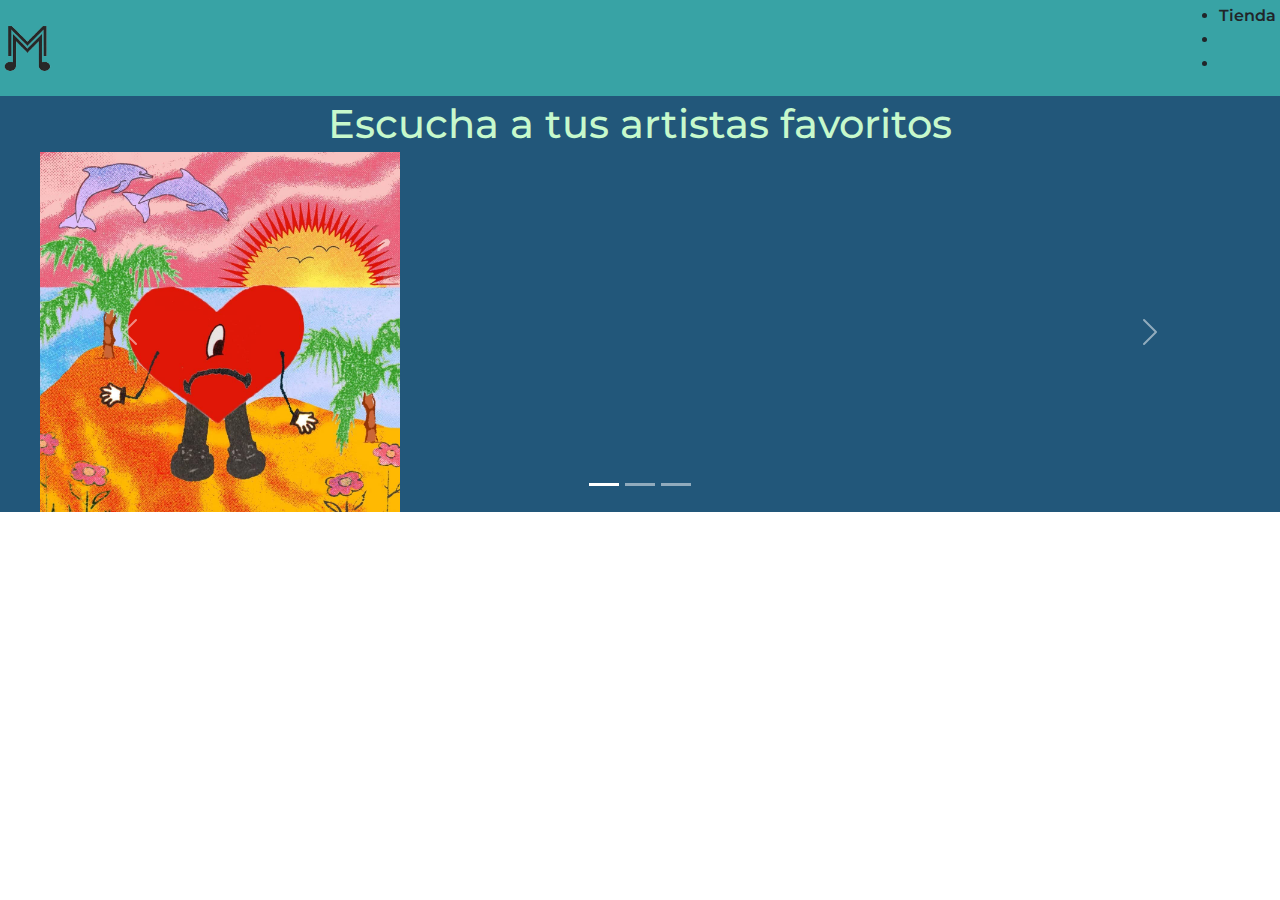
==== index.html @ cdfff68a "Primera subida de archivos" ====
<!DOCTYPE html>
<html lang="en">

<head>
    <meta charset="UTF-8">
    <meta name="viewport" content="width=device-width, initial-scale=1.0">
    <title>Document</title>
    <link href="https://cdn.jsdelivr.net/npm/bootstrap@5.3.3/dist/css/bootstrap.min.css" rel="stylesheet"
        integrity="sha384-QWTKZyjpPEjISv5WaRU9OFeRpok6YctnYmDr5pNlyT2bRjXh0JMhjY6hW+ALEwIH" crossorigin="anonymous">
    <link href="https://fonts.googleapis.com/css2?family=Montserrat:wght@400;700&display=swap" rel="stylesheet">
    <link rel="stylesheet" href="styles.css">
</head>
<header class="d-flex justify-contec justify-content-between align-items-center p-1 shadow-lg"
    style="background-color: #38a3a5;">
    <img style="height: 50px;" class="rounded"
        src="imagenes/Gemini_Generated_Image_ikzjtuikzjtuikzj-removebg-preview (2).png">
    <ul>
        <li>Tienda</li>
        <li></li>
        <li></li>

    </ul>


</header>

<body>
    <main class="d-flex flex-column  align-items-center" style="background-color: #22577a;">
        <h1 class=" m-1" style="color: #c7f9cc;">Escucha a tus artistas favoritos</h1>

        <!-- Carrusel de imágenes -->
        <div id="carouselExampleIndicators" class="carousel slide" data-bs-ride="carousel">
            <div class="carousel-indicators">
                <button type="button" data-bs-target="#carouselExampleIndicators" data-bs-slide-to="0" class="active"
                    aria-current="true" aria-label="Slide 1"></button>
                <button type="button" data-bs-target="#carouselExampleIndicators" data-bs-slide-to="1"
                    aria-label="Slide 2"></button>
                <button type="button" data-bs-target="#carouselExampleIndicators" data-bs-slide-to="2"
                    aria-label="Slide 3"></button>
            </div>
            <div class="carousel-inner" style="width: 30%;">
                <div class="carousel-item active">
                    <img src="imagenes/albumes/81C6LV7yNTL.jpg" class="d-block w-100" alt="...">
                </div>
                <div class="carousel-item">
                    <img src="imagenes/albumes/814htMhuuML.jpg" class="d-block w-100" alt="...">
                </div>
                <div class="carousel-item">
                    <img src="imagenes/albumes/81idxQqxTlL._UF894,1000_QL80_.jpg" class="d-block w-100" alt="...">
                </div>
            </div>
            <button class="carousel-control-prev" type="button" data-bs-target="#carouselExampleIndicators"
                data-bs-slide="prev">
                <span class="carousel-control-prev-icon" aria-hidden="true"></span>
                <span class="visually-hidden">Previous</span>
            </button>
            <button class="carousel-control-next" type="button" data-bs-target="#carouselExampleIndicators"
                data-bs-slide="next">
                <span class="carousel-control-next-icon" aria-hidden="true"></span>
                <span class="visually-hidden">Next</span>
            </button>
        </div>
    </main>
    <script src="https://cdn.jsdelivr.net/npm/bootstrap@5.3.3/dist/js/bootstrap.bundle.min.js"></script>
</body>

</html>
---- styles.css ----
* {

    font-family: "Montserrat", serif;
    font-weight: 600;
    font-style: normal;

}

.carousel-item img {
    width: 100px;
    /* Ajusta el tamaño de las imágenes */
    height: auto;
}

.carousel-item:not(.active) {
    opacity: 0.5;
    /* Haz que las imágenes no activas sean más transparentes */
    transform: scale(0.8);
    /* Haz que las imágenes no activas sean más pequeñas */
}
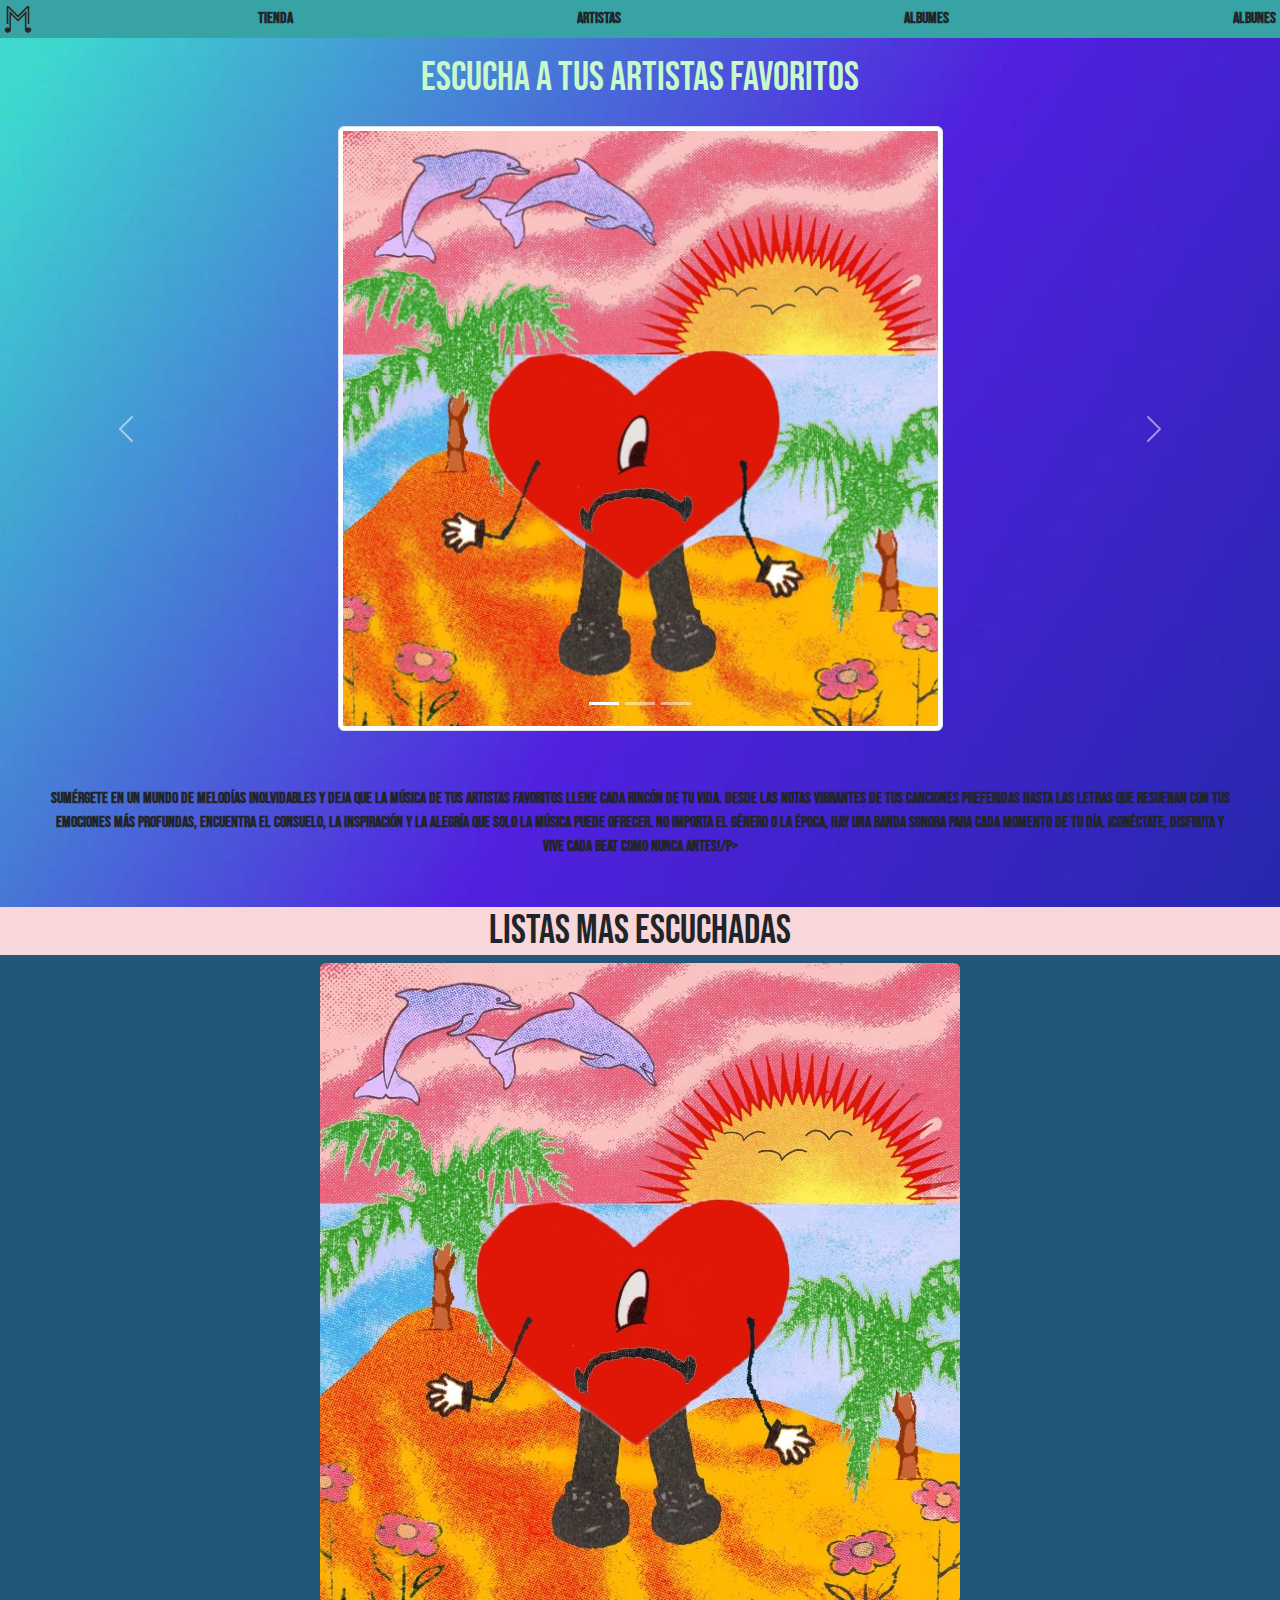
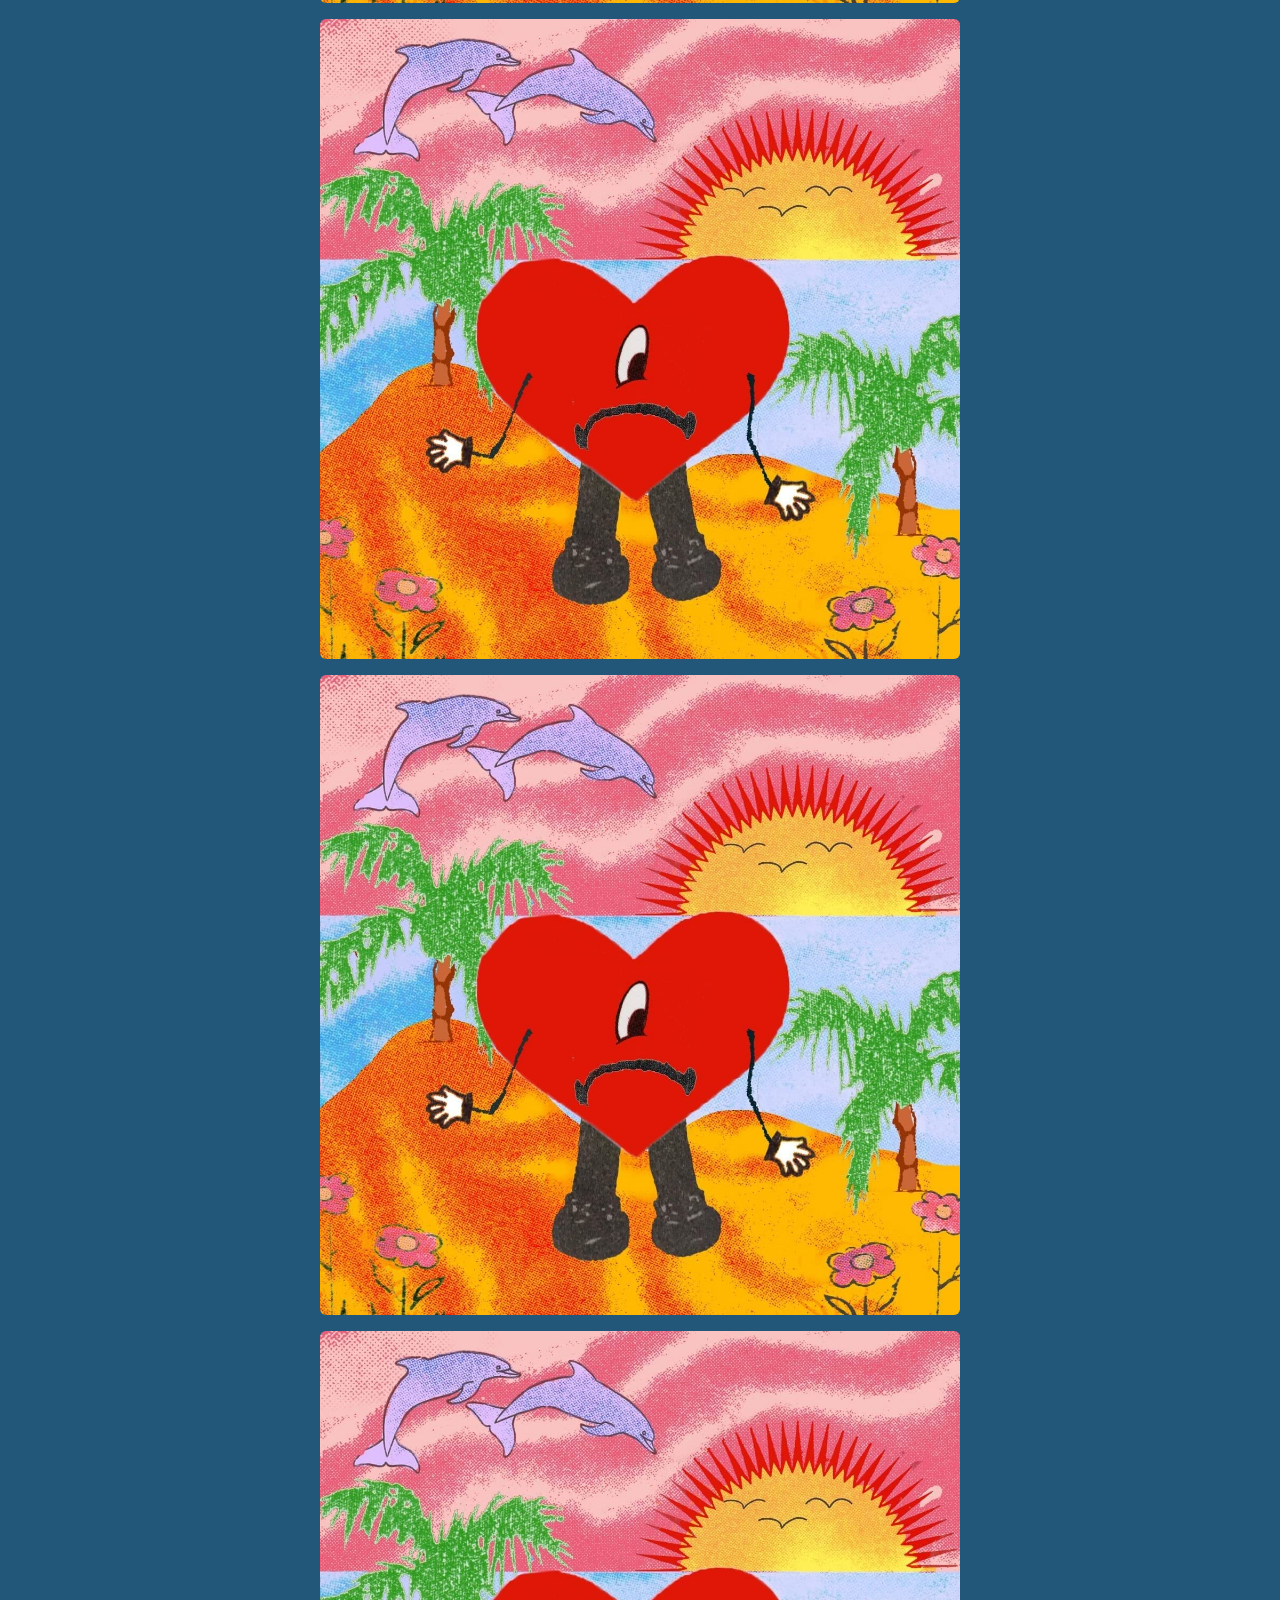
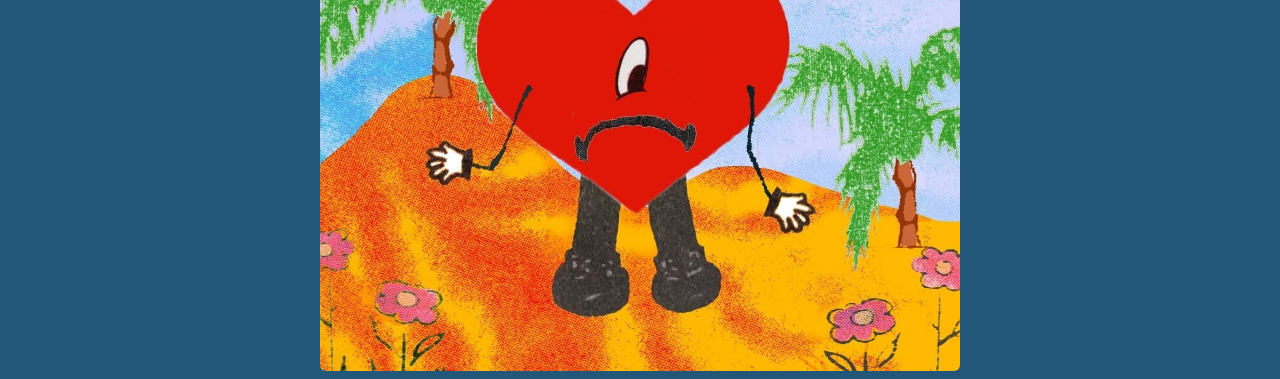
==== commit 713c6cf9: "actualizado el index" ====
--- a/index.html
+++ b/index.html
@@ -8,28 +8,39 @@
     <link href="https://cdn.jsdelivr.net/npm/bootstrap@5.3.3/dist/css/bootstrap.min.css" rel="stylesheet"
         integrity="sha384-QWTKZyjpPEjISv5WaRU9OFeRpok6YctnYmDr5pNlyT2bRjXh0JMhjY6hW+ALEwIH" crossorigin="anonymous">
     <link href="https://fonts.googleapis.com/css2?family=Montserrat:wght@400;700&display=swap" rel="stylesheet">
+    <link
+        href="https://fonts.googleapis.com/css2?family=Bebas+Neue&family=Montserrat:ital,wght@0,100..900;1,100..900&display=swap"
+        rel="stylesheet">
     <link rel="stylesheet" href="styles.css">
 </head>
-<header class="d-flex justify-contec justify-content-between align-items-center p-1 shadow-lg"
-    style="background-color: #38a3a5;">
-    <img style="height: 50px;" class="rounded"
-        src="imagenes/Gemini_Generated_Image_ikzjtuikzjtuikzj-removebg-preview (2).png">
-    <ul>
-        <li>Tienda</li>
-        <li></li>
-        <li></li>
-
-    </ul>
 
 
-</header>
+
+
+
 
 <body>
-    <main class="d-flex flex-column  align-items-center" style="background-color: #22577a;">
-        <h1 class=" m-1" style="color: #c7f9cc;">Escucha a tus artistas favoritos</h1>
+
+    <header class="d-flex justify-contec justify-content-between align-items-center p-1 shadow-lg"
+        style="background-color: #38a3a5;">
+        <img style="height: 30px;" class="rounded"
+            src="imagenes/Gemini_Generated_Image_ikzjtuikzjtuikzj-removebg-preview (2).png">
+        <ul class="d-flex justify-content-between align-items-center list-unstyled m-0" style="width: 80%;">
+            <li class="">Tienda</li>
+            <li>Artistas</li>
+            <li>Albumes</li>
+            <li>Albunes</li>
+
+        </ul>
+    </header>
+
+
+
+    <main class="d-flex flex-column  align-items-center text-center" style="background-color: #22577a;">
+        <h1 class=" m-3" style="color: #c7f9cc;">Escucha a tus artistas favoritos</h1>
 
         <!-- Carrusel de imágenes -->
-        <div id="carouselExampleIndicators" class="carousel slide" data-bs-ride="carousel">
+        <div id="carouselExampleIndicators" class="carousel slide  m-2" data-bs-ride="carousel">
             <div class="carousel-indicators">
                 <button type="button" data-bs-target="#carouselExampleIndicators" data-bs-slide-to="0" class="active"
                     aria-current="true" aria-label="Slide 1"></button>
@@ -38,15 +49,16 @@
                 <button type="button" data-bs-target="#carouselExampleIndicators" data-bs-slide-to="2"
                     aria-label="Slide 3"></button>
             </div>
-            <div class="carousel-inner" style="width: 30%;">
+            <div class="carousel-inner">
                 <div class="carousel-item active">
-                    <img src="imagenes/albumes/81C6LV7yNTL.jpg" class="d-block w-100" alt="...">
+                    <img src="imagenes/albumes/81C6LV7yNTL.jpg" class="d-block w-50 img-thumbnail mx-auto" alt="...">
                 </div>
                 <div class="carousel-item">
-                    <img src="imagenes/albumes/814htMhuuML.jpg" class="d-block w-100" alt="...">
+                    <img src="imagenes/albumes/814htMhuuML.jpg" class="d-block w-50 img-thumbnail mx-auto" alt="...">
                 </div>
                 <div class="carousel-item">
-                    <img src="imagenes/albumes/81idxQqxTlL._UF894,1000_QL80_.jpg" class="d-block w-100" alt="...">
+                    <img src="imagenes/albumes/81idxQqxTlL._UF894,1000_QL80_.jpg"
+                        class="d-block w-50 img-thumbnail mx-auto" alt="...">
                 </div>
             </div>
             <button class="carousel-control-prev" type="button" data-bs-target="#carouselExampleIndicators"
@@ -60,7 +72,22 @@
                 <span class="visually-hidden">Next</span>
             </button>
         </div>
+        <p class="m-5 text-center">Sumérgete en un mundo de melodías inolvidables y deja que la música de tus artistas
+            favoritos
+            llene cada
+            rincón de tu vida. Desde las notas vibrantes de tus canciones preferidas hasta las letras que resuenan con
+            tus emociones más profundas, encuentra el consuelo, la inspiración y la alegría que solo la música puede
+            ofrecer. No importa el género o la época, hay una banda sonora para cada momento de tu día. ¡Conéctate,
+            disfruta y vive cada beat como nunca antes!/p>
     </main>
+    <h1 class=" bg-danger-subtle w-100 d-flex justify-content-center m-0">Listas mas
+        escuchadas</h1>
+    <section class="masescuchadas d-flex flex-column justify-content-center align-items-center">
+        <img src="imagenes/albumes/81C6LV7yNTL.jpg" class="rounded w-50 m-2 icon-link-hover" alt="...">
+        <img src="imagenes/albumes/81C6LV7yNTL.jpg" class="rounded w-50 m-2" alt="...">
+        <img src="imagenes/albumes/81C6LV7yNTL.jpg" class="rounded w-50 m-2" alt="...">
+        <img src="imagenes/albumes/81C6LV7yNTL.jpg" class="rounded w-50 m-2" alt="...">
+    </section>
     <script src="https://cdn.jsdelivr.net/npm/bootstrap@5.3.3/dist/js/bootstrap.bundle.min.js"></script>
 </body>
 
--- a/styles.css
+++ b/styles.css
@@ -1,8 +1,14 @@
 * {
 
-    font-family: "Montserrat", serif;
+    font-family: "Bebas Neue", serif;
     font-weight: 600;
     font-style: normal;
+
+}
+
+body {
+
+    background-color: black;
 
 }
 
@@ -12,6 +18,19 @@
     height: auto;
 }
 
+main {
+
+    background-image: url(imagenes/degradado.jpg);
+    background-size: cover;
+
+}
+
+section {
+
+    background-color: #22577a;
+
+}
+
 .carousel-item:not(.active) {
     opacity: 0.5;
     /* Haz que las imágenes no activas sean más transparentes */
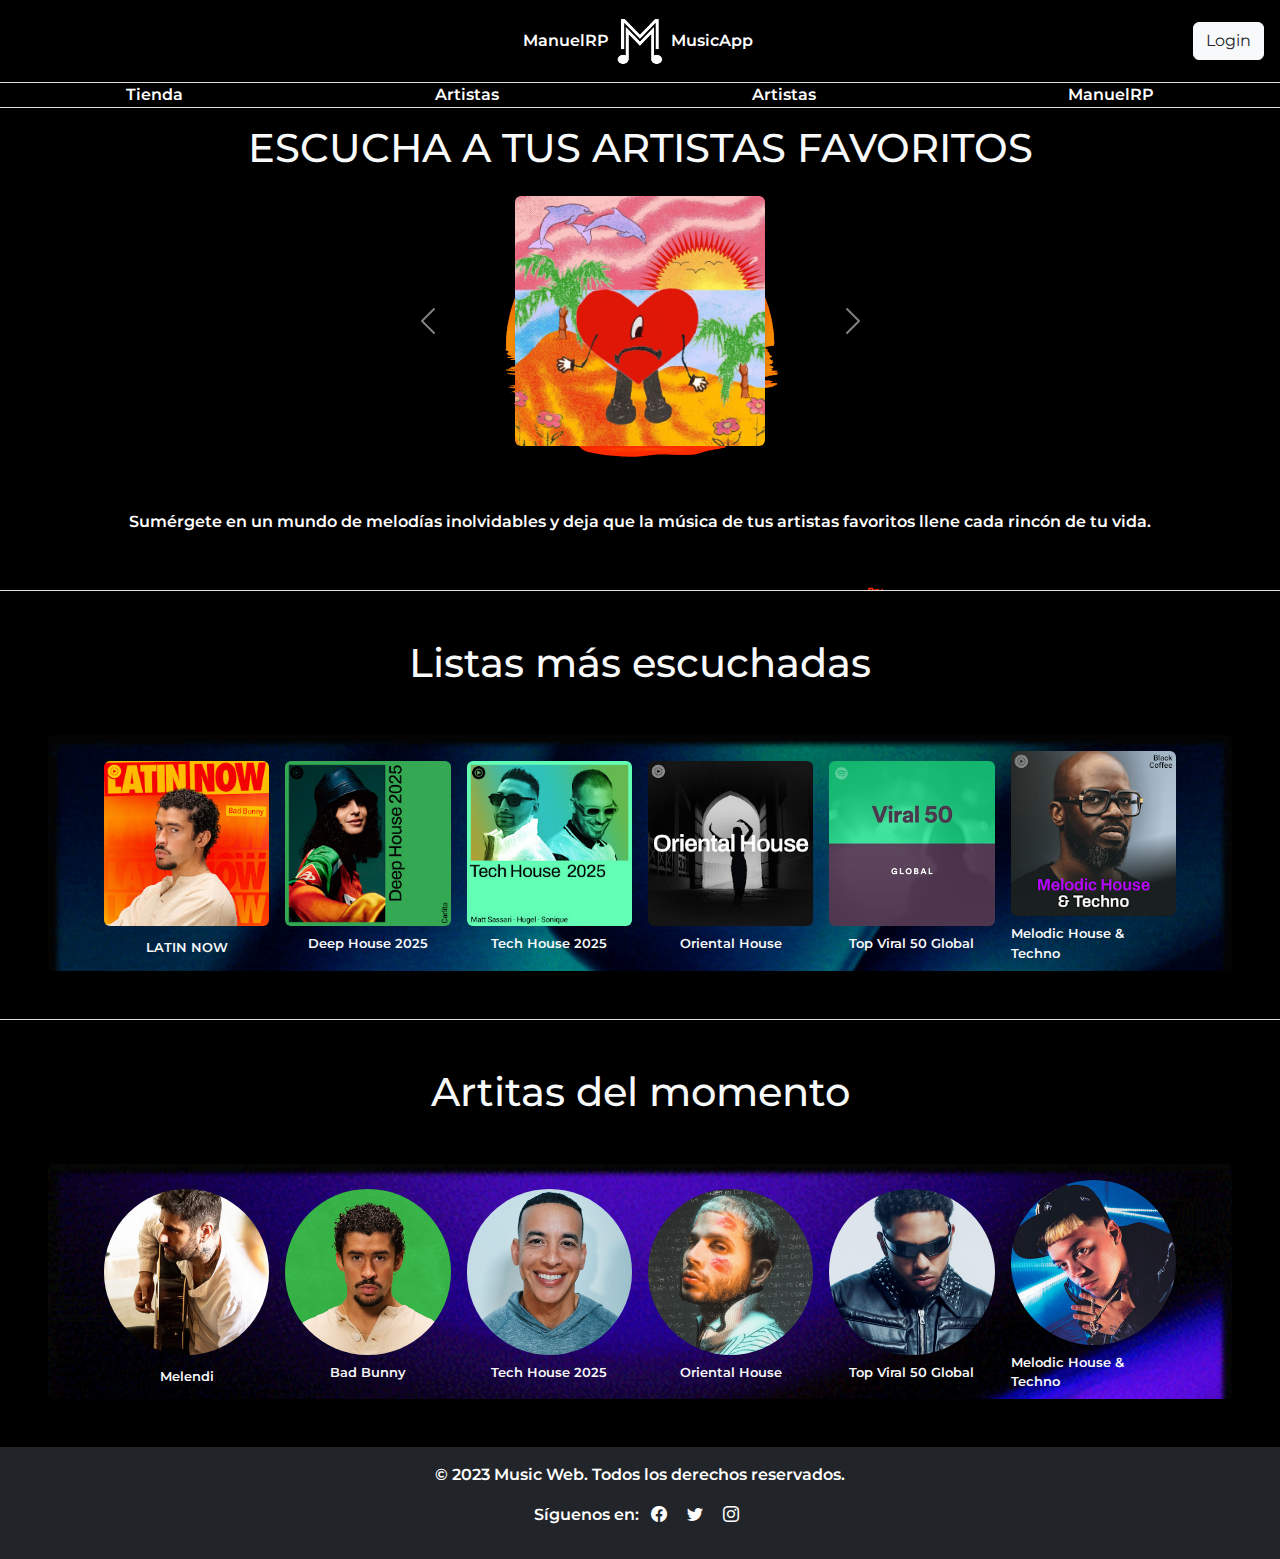
==== commit 89841c06: "Finalizado el diseño de la pagina y agregadas nuevas paginas" ====
--- a/index.html
+++ b/index.html
@@ -4,61 +4,65 @@
 <head>
     <meta charset="UTF-8">
     <meta name="viewport" content="width=device-width, initial-scale=1.0">
-    <title>Document</title>
+    <title>Music Web</title>
     <link href="https://cdn.jsdelivr.net/npm/bootstrap@5.3.3/dist/css/bootstrap.min.css" rel="stylesheet"
         integrity="sha384-QWTKZyjpPEjISv5WaRU9OFeRpok6YctnYmDr5pNlyT2bRjXh0JMhjY6hW+ALEwIH" crossorigin="anonymous">
     <link href="https://fonts.googleapis.com/css2?family=Montserrat:wght@400;700&display=swap" rel="stylesheet">
     <link
         href="https://fonts.googleapis.com/css2?family=Bebas+Neue&family=Montserrat:ital,wght@0,100..900;1,100..900&display=swap"
         rel="stylesheet">
+    <link rel="stylesheet" href="https://cdn.jsdelivr.net/npm/bootstrap-icons@1.11.3/font/bootstrap-icons.min.css">
     <link rel="stylesheet" href="styles.css">
 </head>
 
+<body>
+
+    <header class="d-flex justify-content-between align-items-center p-3 shadow-lg  border-bottom  ">
+
+        <nav class="d-flex justify-content-between align-items-center w-100 h-100 ">
+            <ul class="d-flex justify-content-between align-items-center list-unstyled m-0 w-100">
+                <li class="nav-item"><a class="nav-link text-white" href="#"></a></li>
+                <li class="nav-item"><a class="nav-link text-white" href="#">ManuelRP</a></li>
+            </ul>
+        </nav>
+        <img style="height: 50px;" class="rounded mx-2"
+            src="imagenes/Gemini_Generated_Image_ikzjtuikzjtuikzj-removebg-preview (3).png" alt="Logo">
+        <nav class="d-flex justify-content-between align-items-center w-100 h-100">
+            <ul class="d-flex justify-content-between align-items-center list-unstyled m-0 w-100">
+                <li class="nav-item"><a class="nav-link text-white" href="#">MusicApp</a></li>
+
+                <li class="btn btn-light nav-item"><a class="nav-link text-dark" href="login.html">Login</a></li>
+            </ul>
+        </nav>
 
 
-
-
-
-<body>
-
-    <header class="d-flex justify-contec justify-content-between align-items-center p-1 shadow-lg"
-        style="background-color: #38a3a5;">
-        <img style="height: 30px;" class="rounded"
-            src="imagenes/Gemini_Generated_Image_ikzjtuikzjtuikzj-removebg-preview (2).png">
-        <ul class="d-flex justify-content-between align-items-center list-unstyled m-0" style="width: 80%;">
-            <li class="">Tienda</li>
-            <li>Artistas</li>
-            <li>Albumes</li>
-            <li>Albunes</li>
-
+    </header>
+    <nav class="d-flex justify-content-around align-items-center w-100 h-100 border-bottom mx2 ">
+        <ul class="d-flex justify-content-around align-items-center list-unstyled m-0 w-100">
+            <li class="nav-item"><a class="nav-link text-white" href="vistaprevia.html">Tienda</a></li>
+            <li class="nav-item"><a class="nav-link text-white" href="#">Artistas</a></li>
+            <li class="nav-item"><a class="nav-link text-white" href="#">Artistas</a></li>
+            <li class="nav-item"><a class="nav-link text-white" href="#">ManuelRP</a></li>
         </ul>
-    </header>
-
-
-
-    <main class="d-flex flex-column  align-items-center text-center" style="background-color: #22577a;">
-        <h1 class=" m-3" style="color: #c7f9cc;">Escucha a tus artistas favoritos</h1>
+    </nav>
+    <main class="d-flex flex-column align-items-center text-center border-bottom">
+        <h1 class="m-3 text-light">ESCUCHA A TUS ARTISTAS FAVORITOS</h1>
 
         <!-- Carrusel de imágenes -->
-        <div id="carouselExampleIndicators" class="carousel slide  m-2" data-bs-ride="carousel">
-            <div class="carousel-indicators">
-                <button type="button" data-bs-target="#carouselExampleIndicators" data-bs-slide-to="0" class="active"
-                    aria-current="true" aria-label="Slide 1"></button>
-                <button type="button" data-bs-target="#carouselExampleIndicators" data-bs-slide-to="1"
-                    aria-label="Slide 2"></button>
-                <button type="button" data-bs-target="#carouselExampleIndicators" data-bs-slide-to="2"
-                    aria-label="Slide 3"></button>
-            </div>
+        <div id="carouselExampleIndicators" class="carousel slide m-2" data-bs-ride="carousel">
+
             <div class="carousel-inner">
                 <div class="carousel-item active">
-                    <img src="imagenes/albumes/81C6LV7yNTL.jpg" class="d-block w-50 img-thumbnail mx-auto" alt="...">
+                    <img src="imagenes/albumes/81C6LV7yNTL.jpg" class="d-block w-50 img-fluid mx-auto rounded shadow"
+                        style="max-height: 500px;" alt="...">
                 </div>
                 <div class="carousel-item">
-                    <img src="imagenes/albumes/814htMhuuML.jpg" class="d-block w-50 img-thumbnail mx-auto" alt="...">
+                    <img src="imagenes/albumes/814htMhuuML.jpg" class="d-block w-50 img-fluid mx-auto rounded shadow"
+                        style="max-height: 500px;" alt="...">
                 </div>
                 <div class="carousel-item">
                     <img src="imagenes/albumes/81idxQqxTlL._UF894,1000_QL80_.jpg"
-                        class="d-block w-50 img-thumbnail mx-auto" alt="...">
+                        class="d-block w-50 img-fluid mx-auto rounded shadow" style="max-height: 500px;" alt="...">
                 </div>
             </div>
             <button class="carousel-control-prev" type="button" data-bs-target="#carouselExampleIndicators"
@@ -72,22 +76,88 @@
                 <span class="visually-hidden">Next</span>
             </button>
         </div>
-        <p class="m-5 text-center">Sumérgete en un mundo de melodías inolvidables y deja que la música de tus artistas
-            favoritos
-            llene cada
-            rincón de tu vida. Desde las notas vibrantes de tus canciones preferidas hasta las letras que resuenan con
-            tus emociones más profundas, encuentra el consuelo, la inspiración y la alegría que solo la música puede
-            ofrecer. No importa el género o la época, hay una banda sonora para cada momento de tu día. ¡Conéctate,
-            disfruta y vive cada beat como nunca antes!/p>
+        <p class="m-5 text-center text-white p-2">Sumérgete en un mundo de melodías inolvidables y deja que la música de
+            tus artistas favoritos
+            llene cada rincón de tu vida.</p>
     </main>
-    <h1 class=" bg-danger-subtle w-100 d-flex justify-content-center m-0">Listas mas
-        escuchadas</h1>
-    <section class="masescuchadas d-flex flex-column justify-content-center align-items-center">
-        <img src="imagenes/albumes/81C6LV7yNTL.jpg" class="rounded w-50 m-2 icon-link-hover" alt="...">
-        <img src="imagenes/albumes/81C6LV7yNTL.jpg" class="rounded w-50 m-2" alt="...">
-        <img src="imagenes/albumes/81C6LV7yNTL.jpg" class="rounded w-50 m-2" alt="...">
-        <img src="imagenes/albumes/81C6LV7yNTL.jpg" class="rounded w-50 m-2" alt="...">
+
+    <h1 class="text-light w-100 d-flex justify-content-center mt-5 shadow-lg ">Listas más escuchadas</h1>
+    <section
+        class="masescuchadas bg-dark d-flex flex-wrap justify-content-center align-items-center px-5 pt-2 rounded m-5 ">
+        <div class="d-flex flex-column align-items-center text-light col-12 col-md-2 p-2">
+            <img src="imagenes/listas/k580q0KH9RtHT4p5655CfpEYSD5c8Y7T3LM4-8UYSxCW3U157RXM_BF6dRRo2ZZblro7B3K2STL9lTY=w226-h226-l90-rj.jpeg"
+                class="rounded w-100 my-1" alt="...">
+            <p class="m-0 mt-2">LATIN NOW</p>
+        </div>
+        <div class="d-flex flex-column align-items-center text-light col-12 col-md-2 p-2">
+            <img src="imagenes/listas/kqcx1yr8ZgnQY7zYIIJ4_ukvXUwjH73uTbkEzQQp6jIqqr0DHrmKQkJuwyFD8QZai0DJbtUJgpe2--8=w226-h226-l90-rj.jpeg"
+                class="rounded w-100" alt="...">
+            <p class="m-0 mt-2">Deep House 2025</p>
+        </div>
+        <div class="d-flex flex-column align-items-center text-light col-12 col-md-2 p-2">
+            <img src="imagenes/listas/Cgw2baWksVZuoXHsjhoL6EZ8jwXLBgMyDwp7ch-7A5I8DWtioW6QR8VFooVA9Sp2IJur2ZZx00fJ4w=w226-h226-l90-rj.jpeg"
+                class="rounded w-100" alt="...">
+            <p class="m-0 mt-2">Tech House 2025</p>
+        </div>
+        <div class="d-flex flex-column align-items-center text-light col-12 col-md-2 p-2">
+            <img src="imagenes/listas/6imlXPvm39gHjj2KgfFiYeFYxL6vZ02TLYOtlYkfUIKCg6K6bS0bbrLCyyYXLKTKZhbRQB630AlNzMQ=w226-h226-l90-rj.jpeg"
+                class="rounded w-100" alt="...">
+            <p class="m-0 mt-2">Oriental House</p>
+        </div>
+        <div class="d-flex flex-column align-items-center text-light col-12 col-md-2 p-2">
+            <img src="imagenes/listas/region_global_default (2).jpg" class="rounded w-100" alt="...">
+            <p class="m-0 mt-2">Top Viral 50 Global</p>
+        </div>
+        <div class="d-flex flex-column align-items-center text-light col-12 col-md-2 p-2">
+            <img src="imagenes/listas/o2x_D1wMktUwfwbWZCAN1Fmzt1cUvA0B4dXLEZqdS-7Syd2U3qbTeLzf-Hs-iP7vsRM7o2O5lprOPp0=w226-h226-l90-rj.jpeg"
+                class="rounded w-100" alt="...">
+            <p class="m-0 mt-2">Melodic House & Techno</p>
+        </div>
     </section>
+    <h1 class="text-light w-100 d-flex justify-content-center mt-5 pt-5 shadow-lg border-top">Artitas del momento</h1>
+    <section
+        class="artistasdelmomento bg-dark d-flex flex-wrap justify-content-center align-items-center px-5 pt-2 rounded m-5">
+        <div class="d-flex flex-column align-items-center text-light col-12 col-md-2 p-2">
+            <img src="imagenes/artistas/ab6761610000517469b92908b14aa8f0b4cd175d.jpeg"
+                class=" rounded-circle w-100 my-1" alt="...">
+            <p class="m-0 mt-2">Melendi</p>
+        </div>
+        <div class="d-flex flex-column align-items-center text-light col-12 col-md-2 p-2">
+            <img src="imagenes/artistas/ab6761610000517481f47f44084e0a09b5f0fa13.jpeg" class="rounded-circle w-100"
+                alt="...">
+            <p class="m-0 mt-2">Bad Bunny</p>
+        </div>
+        <div class="d-flex flex-column align-items-center text-light col-12 col-md-2 p-2">
+            <img src="imagenes/artistas/ab67616100005174aa534de724c7a565c07bb3f5.jpeg" class="rounded-circle w-100"
+                alt="...">
+            <p class="m-0 mt-2">Tech House 2025</p>
+        </div>
+        <div class="d-flex flex-column align-items-center text-light col-12 col-md-2 p-2">
+            <img src="imagenes/artistas/ab67616d00001e024258ad754637017debd78968.jpeg" class="rounded-circle w-100"
+                alt="...">
+            <p class="m-0 mt-2">Oriental House</p>
+        </div>
+        <div class="d-flex flex-column align-items-center text-light col-12 col-md-2 p-2">
+            <img src="imagenes/artistas/ab676161000051748372345609bebaf1e948ef7f (1).jpeg" class="rounded-circle w-100"
+                alt="...">
+            <p class="m-0 mt-2">Top Viral 50 Global</p>
+        </div>
+        <div class="d-flex flex-column align-items-center text-light col-12 col-md-2 p-2">
+            <img src="imagenes/artistas/ab67616100005174d3ac55d0cfd372835c182d33.jpeg" class="rounded-circle w-100"
+                alt="...">
+            <p class="m-0 mt-2">Melodic House & Techno</p>
+        </div>
+    </section>
+
+    <footer class="bg-dark text-white text-center p-3 mt-4">
+        <p>&copy; 2023 Music Web. Todos los derechos reservados.</p>
+        <p>Síguenos en:
+            <a href="#" class="text-white mx-2"><i class="bi bi-facebook"></i></a>
+            <a href="#" class="text-white mx-2"><i class="bi bi-twitter"></i></a>
+            <a href="#" class="text-white mx-2"><i class="bi bi-instagram"></i></a>
+        </p>
+    </footer>
+
     <script src="https://cdn.jsdelivr.net/npm/bootstrap@5.3.3/dist/js/bootstrap.bundle.min.js"></script>
 </body>
 
--- a/styles.css
+++ b/styles.css
@@ -1,39 +1,105 @@
 * {
-
-    font-family: "Bebas Neue", serif;
+    font-family: "Montserrat", serif;
     font-weight: 600;
     font-style: normal;
+}
+
+body {
+    background-color: black;
+}
+
+.carousel-item img {
+    width: 100%;
+    max-height: 500px;
+    object-fit: cover;
+}
+
+header {
+z-index: 1000;
 
 }
 
-body {
-
+main {
+    background-image: url(imagenes/fondo/4Cb2.gif);
+    background-size: 40%;
+    background-position: center;
+    background-repeat: no-repeat;
     background-color: black;
-
+    width: 100%;
 }
 
-.carousel-item img {
-    width: 100px;
-    /* Ajusta el tamaño de las imágenes */
-    height: auto;
+.login {
+
+    background-image: url(imagenes/fondo/8VvO.gif);
+    background-position: center;
+        background-repeat: no-repeat;
+        background-color: black;
 }
 
-main {
+.carousel-item {
+    transition: transform 0.6s ease, opacity 0.6s ease;
+}
 
-    background-image: url(imagenes/degradado.jpg);
+.masescuchadas {
+
+    font-size: 1vw;
+    background-image: url(imagenes/fondo/2MdY.gif);
+    background-repeat: no-repeat;
     background-size: cover;
 
 }
 
-section {
+.artistasdelmomento {
 
-    background-color: #22577a;
-
+    font-size: 1vw;
+    background-image: url(imagenes/fondo/8VvO.gif);
+    background-repeat: no-repeat;
+    background-size: cover;
 }
 
-.carousel-item:not(.active) {
-    opacity: 0.5;
-    /* Haz que las imágenes no activas sean más transparentes */
-    transform: scale(0.8);
-    /* Haz que las imágenes no activas sean más pequeñas */
+
+
+.carousel-item img {
+    width: 100%;
+    max-height: 500px;
+    object-fit: cover;
+}
+
+.carousel-item.active,
+.carousel-item-next,
+.carousel-item-prev {
+    display: block;
+    transform: translateX(0);
+}
+
+.carousel-item-next,
+.carousel-item-prev {
+    position: absolute;
+    top: 0;
+    width: 100%;
+    height: 100%;
+    transform: translateX(100%);
+}
+
+.carousel-item-prev {
+    transform: translateX(-100%);
+}
+
+.carousel-item-next.carousel-item-left,
+.carousel-item-prev.carousel-item-right {
+    transform: translateX(0);
+}
+
+
+@media (max-width: 900px) {
+    main {
+        background-image: url(imagenes/fondo/4Cb2.gif);
+        background-size:  cover;
+    }
+
+    .bienvenida .b {
+
+        display: none;
+    
+    }
 }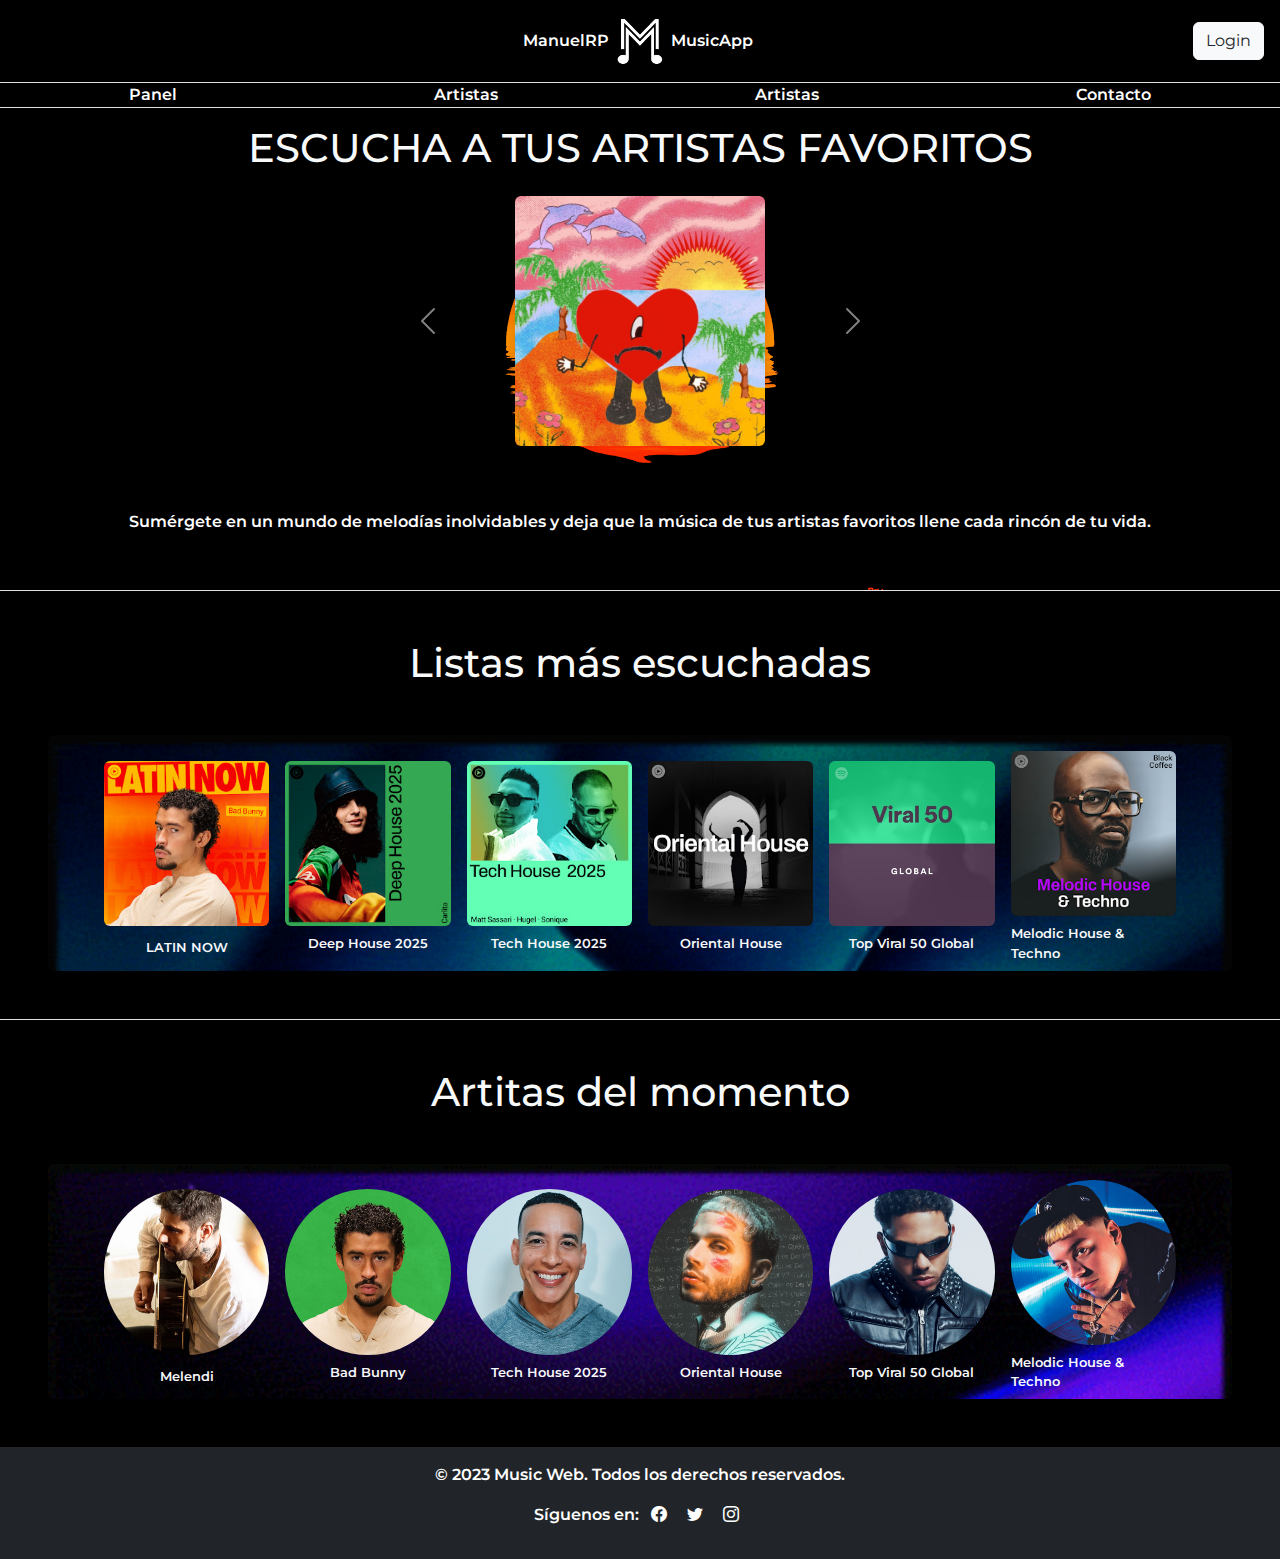
==== commit 8de41973: "Añadida mas informacion a las paginas y agregada pagina de contacto" ====
--- a/index.html
+++ b/index.html
@@ -39,10 +39,10 @@
     </header>
     <nav class="d-flex justify-content-around align-items-center w-100 h-100 border-bottom mx2 ">
         <ul class="d-flex justify-content-around align-items-center list-unstyled m-0 w-100">
-            <li class="nav-item"><a class="nav-link text-white" href="vistaprevia.html">Tienda</a></li>
+            <li class="nav-item"><a class="nav-link text-white" href="vistaprevia.html">Panel</a></li>
             <li class="nav-item"><a class="nav-link text-white" href="#">Artistas</a></li>
             <li class="nav-item"><a class="nav-link text-white" href="#">Artistas</a></li>
-            <li class="nav-item"><a class="nav-link text-white" href="#">ManuelRP</a></li>
+            <li class="nav-item"><a class="nav-link text-white" href="contacto.html">Contacto</a></li>
         </ul>
     </nav>
     <main class="d-flex flex-column align-items-center text-center border-bottom">
--- a/styles.css
+++ b/styles.css
@@ -15,7 +15,7 @@
 }
 
 header {
-z-index: 1000;
+    z-index: 1000;
 
 }
 
@@ -32,8 +32,17 @@
 
     background-image: url(imagenes/fondo/8VvO.gif);
     background-position: center;
-        background-repeat: no-repeat;
-        background-color: black;
+    background-repeat: no-repeat;
+    background-color: black;
+}
+
+.quepiensas {
+
+    background-image: url(imagenes/fondo/2MdY.gif);
+    background-position: center;
+    background-repeat: no-repeat;
+    background-color: black;
+    background-size: cover;
 }
 
 .carousel-item {
@@ -94,12 +103,12 @@
 @media (max-width: 900px) {
     main {
         background-image: url(imagenes/fondo/4Cb2.gif);
-        background-size:  cover;
+        background-size: cover;
     }
 
     .bienvenida .b {
 
         display: none;
-    
+
     }
 }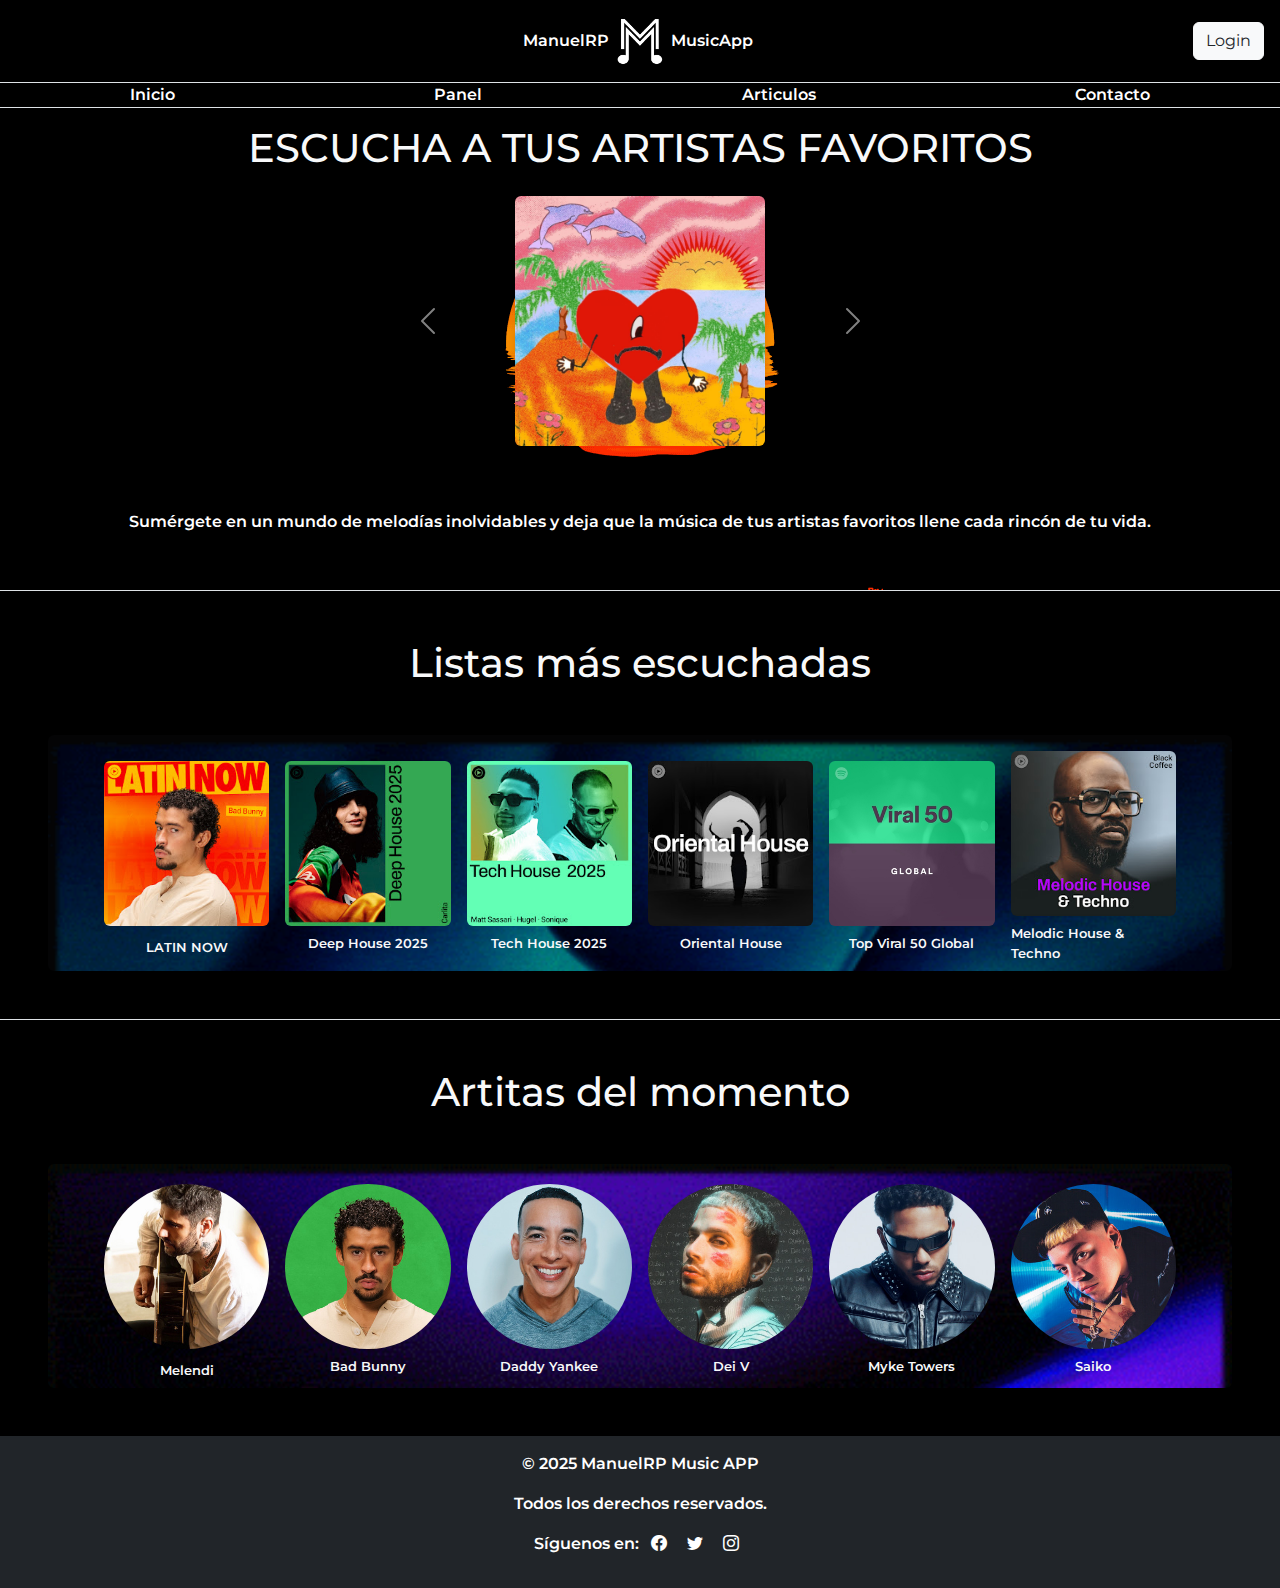
==== commit 5cbef612: "Proyecto finalizado" ====
--- a/index.html
+++ b/index.html
@@ -4,7 +4,7 @@
 <head>
     <meta charset="UTF-8">
     <meta name="viewport" content="width=device-width, initial-scale=1.0">
-    <title>Music Web</title>
+    <title>Inicio</title>
     <link href="https://cdn.jsdelivr.net/npm/bootstrap@5.3.3/dist/css/bootstrap.min.css" rel="stylesheet"
         integrity="sha384-QWTKZyjpPEjISv5WaRU9OFeRpok6YctnYmDr5pNlyT2bRjXh0JMhjY6hW+ALEwIH" crossorigin="anonymous">
     <link href="https://fonts.googleapis.com/css2?family=Montserrat:wght@400;700&display=swap" rel="stylesheet">
@@ -39,16 +39,15 @@
     </header>
     <nav class="d-flex justify-content-around align-items-center w-100 h-100 border-bottom mx2 ">
         <ul class="d-flex justify-content-around align-items-center list-unstyled m-0 w-100">
+            <li class="nav-item"><a class="nav-link text-white" href="#">Inicio</a></li>
             <li class="nav-item"><a class="nav-link text-white" href="vistaprevia.html">Panel</a></li>
-            <li class="nav-item"><a class="nav-link text-white" href="#">Artistas</a></li>
-            <li class="nav-item"><a class="nav-link text-white" href="#">Artistas</a></li>
+            <li class="nav-item"><a class="nav-link text-white" href="articulos.html">Articulos</a></li>
             <li class="nav-item"><a class="nav-link text-white" href="contacto.html">Contacto</a></li>
         </ul>
     </nav>
     <main class="d-flex flex-column align-items-center text-center border-bottom">
         <h1 class="m-3 text-light">ESCUCHA A TUS ARTISTAS FAVORITOS</h1>
 
-        <!-- Carrusel de imágenes -->
         <div id="carouselExampleIndicators" class="carousel slide m-2" data-bs-ride="carousel">
 
             <div class="carousel-inner">
@@ -130,27 +129,27 @@
         <div class="d-flex flex-column align-items-center text-light col-12 col-md-2 p-2">
             <img src="imagenes/artistas/ab67616100005174aa534de724c7a565c07bb3f5.jpeg" class="rounded-circle w-100"
                 alt="...">
-            <p class="m-0 mt-2">Tech House 2025</p>
+            <p class="m-0 mt-2">Daddy Yankee</p>
         </div>
         <div class="d-flex flex-column align-items-center text-light col-12 col-md-2 p-2">
             <img src="imagenes/artistas/ab67616d00001e024258ad754637017debd78968.jpeg" class="rounded-circle w-100"
                 alt="...">
-            <p class="m-0 mt-2">Oriental House</p>
+            <p class="m-0 mt-2">Dei V</p>
         </div>
         <div class="d-flex flex-column align-items-center text-light col-12 col-md-2 p-2">
             <img src="imagenes/artistas/ab676161000051748372345609bebaf1e948ef7f (1).jpeg" class="rounded-circle w-100"
                 alt="...">
-            <p class="m-0 mt-2">Top Viral 50 Global</p>
+            <p class="m-0 mt-2">Myke Towers</p>
         </div>
         <div class="d-flex flex-column align-items-center text-light col-12 col-md-2 p-2">
             <img src="imagenes/artistas/ab67616100005174d3ac55d0cfd372835c182d33.jpeg" class="rounded-circle w-100"
                 alt="...">
-            <p class="m-0 mt-2">Melodic House & Techno</p>
+            <p class="m-0 mt-2">Saiko</p>
         </div>
     </section>
 
     <footer class="bg-dark text-white text-center p-3 mt-4">
-        <p>&copy; 2023 Music Web. Todos los derechos reservados.</p>
+        <p>&copy; 2025 ManuelRP Music APP</p>  <p>Todos los derechos reservados.</p>
         <p>Síguenos en:
             <a href="#" class="text-white mx-2"><i class="bi bi-facebook"></i></a>
             <a href="#" class="text-white mx-2"><i class="bi bi-twitter"></i></a>
--- a/styles.css
+++ b/styles.css
@@ -6,17 +6,6 @@
 
 body {
     background-color: black;
-}
-
-.carousel-item img {
-    width: 100%;
-    max-height: 500px;
-    object-fit: cover;
-}
-
-header {
-    z-index: 1000;
-
 }
 
 main {
@@ -66,8 +55,6 @@
     background-size: cover;
 }
 
-
-
 .carousel-item img {
     width: 100%;
     max-height: 500px;
@@ -106,7 +93,14 @@
         background-size: cover;
     }
 
-    .bienvenida .b {
+    .masescuchadas div p {
+
+        display: none;
+
+    }
+
+
+    .artistasdelmomento div p {
 
         display: none;
 
